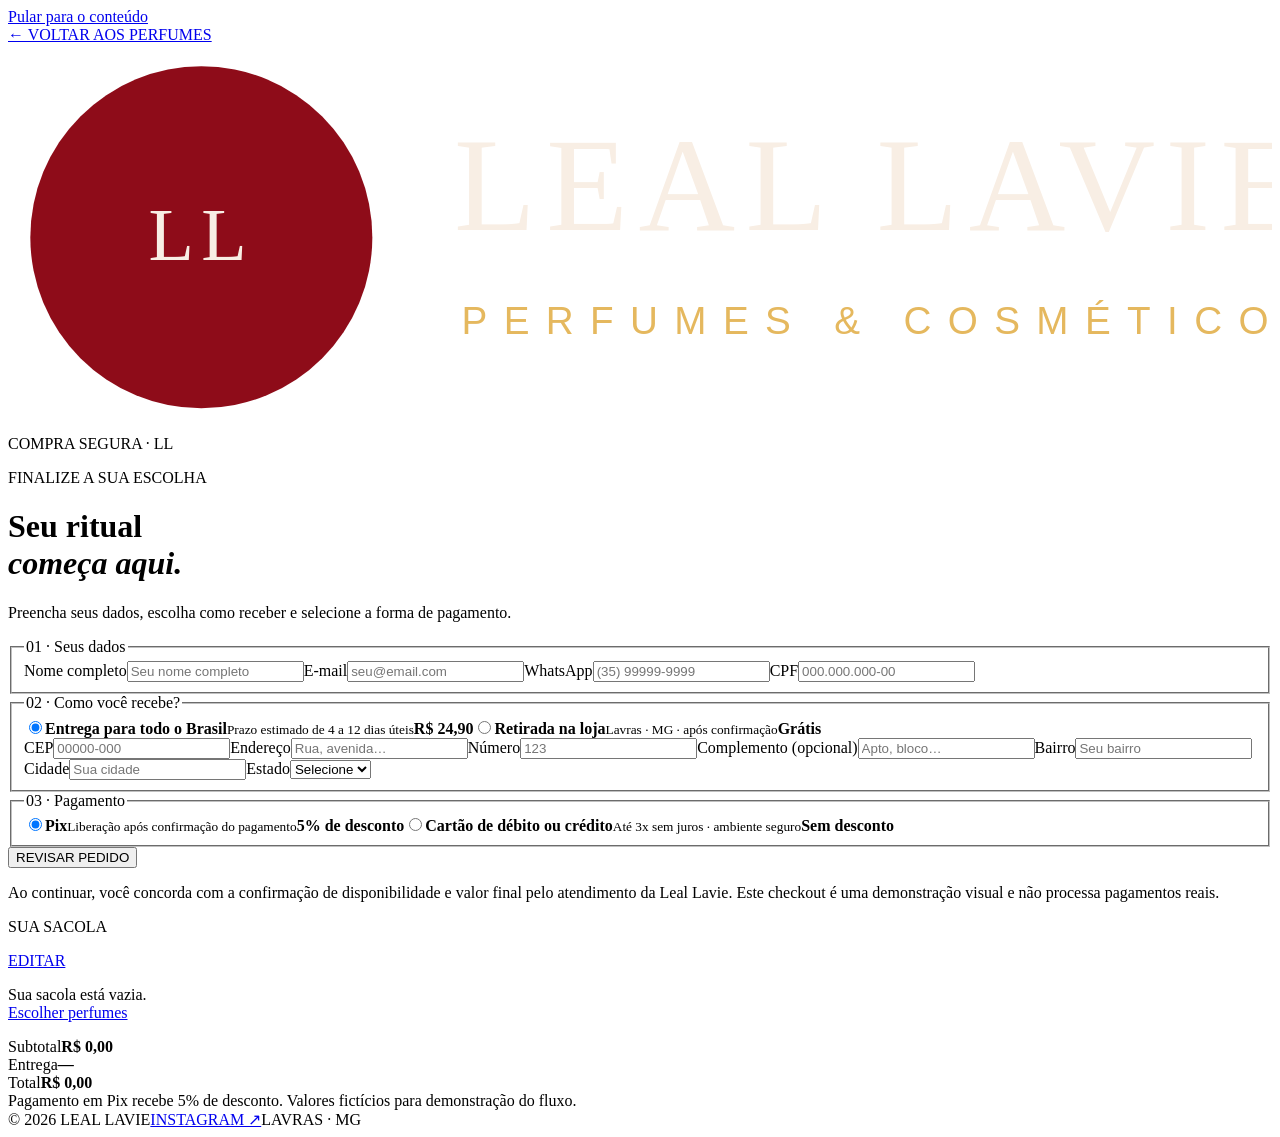
==== checkout.html @ 05347130 "Add checkout page" ====
<!doctype html>
<html lang="pt-BR">
  <head>
    <meta charset="UTF-8" />
    <meta name="viewport" content="width=device-width, initial-scale=1.0" />
    <meta name="theme-color" content="#8e0c19" />
    <meta name="description" content="Checkout demonstrativo Leal Lavie." />
    <title>Checkout — Leal Lavie</title>
    <link rel="preconnect" href="https://fonts.googleapis.com" />
    <link rel="preconnect" href="https://fonts.gstatic.com" crossorigin />
    <link href="https://fonts.googleapis.com/css2?family=DM+Sans:wght@400;500;600;700&family=Playfair+Display:wght@500;600;700&display=swap" rel="stylesheet" />
    <link rel="stylesheet" href="styles.css" />
  </head>
  <body class="checkout-page">
    <a class="skip-link" href="#conteudo">Pular para o conteúdo</a>
    <header class="site-header" id="topo"><a class="back-link" href="perfumes.html">← VOLTAR AOS PERFUMES</a><a class="brand" href="index.html" aria-label="Leal Lavie início"><svg class="brand-logo" viewBox="0 0 170 52" role="img" aria-label="Logo Leal Lavie"><circle cx="26" cy="26" r="23" fill="#8e0c19"/><text x="26" y="29" text-anchor="middle" fill="#f8eee4" font-family="Georgia, serif" font-size="10" letter-spacing="1">LL</text><text x="60" y="25" fill="#f8eee4" font-family="Georgia, serif" font-size="18" letter-spacing="1.4">LEAL LAVIE</text><text x="61" y="39" fill="#e5b85e" font-family="Arial, sans-serif" font-size="5.2" letter-spacing="2.2">PERFUMES &amp; COSMÉTICOS</text></svg></a><span class="checkout-lock">COMPRA SEGURA · <span>LL</span></span></header>
    <main id="conteudo" class="checkout-main section-frame"><div class="checkout-heading"><p class="eyebrow">FINALIZE A SUA ESCOLHA</p><h1>Seu ritual<br/><em>começa aqui.</em></h1><p>Preencha seus dados, escolha como receber e selecione a forma de pagamento.</p></div><div class="checkout-layout"><form class="checkout-form" data-checkout-form novalidate><fieldset><legend>01 · Seus dados</legend><div class="form-grid"><label class="field full">Nome completo<input name="fullName" type="text" autocomplete="name" required placeholder="Seu nome completo"/></label><label class="field">E-mail<input name="email" type="email" autocomplete="email" required placeholder="seu@email.com"/></label><label class="field">WhatsApp<input name="phone" type="tel" autocomplete="tel" inputmode="tel" required placeholder="(35) 99999-9999"/></label><label class="field">CPF<input name="cpf" type="text" inputmode="numeric" autocomplete="off" required placeholder="000.000.000-00"/></label></div></fieldset><fieldset><legend>02 · Como você recebe?</legend><div class="choice-grid"><label class="choice-card"><input type="radio" name="delivery" value="shipping" checked/><span><strong>Entrega para todo o Brasil</strong><small>Prazo estimado de 4 a 12 dias úteis</small><b>R$ 24,90</b></span></label><label class="choice-card"><input type="radio" name="delivery" value="pickup"/><span><strong>Retirada na loja</strong><small>Lavras · MG · após confirmação</small><b>Grátis</b></span></label></div><div class="form-grid address-fields" data-address-fields><label class="field">CEP<input name="zip" type="text" inputmode="numeric" autocomplete="postal-code" required placeholder="00000-000"/></label><label class="field street-field">Endereço<input name="street" type="text" autocomplete="street-address" required placeholder="Rua, avenida…"/></label><label class="field">Número<input name="number" type="text" autocomplete="address-line2" required placeholder="123"/></label><label class="field">Complemento <span>(opcional)</span><input name="complement" type="text" autocomplete="address-line2" placeholder="Apto, bloco…"/></label><label class="field">Bairro<input name="neighborhood" type="text" autocomplete="address-level3" required placeholder="Seu bairro"/></label><label class="field">Cidade<input name="city" type="text" autocomplete="address-level2" required placeholder="Sua cidade"/></label><label class="field">Estado<select name="state" autocomplete="address-level1" required><option value="">Selecione</option><option>MG</option><option>SP</option><option>RJ</option><option>ES</option><option>PR</option><option>SC</option><option>RS</option><option>BA</option><option>PE</option><option>GO</option><option>DF</option></select></label></div><div class="pickup-note" data-pickup-note hidden>Retirada disponível em Lavras, MG. A loja confirma o melhor horário pelo Instagram após o pedido.</div></fieldset><fieldset><legend>03 · Pagamento</legend><div class="choice-grid payment-grid"><label class="choice-card"><input type="radio" name="payment" value="pix" checked/><span><strong>Pix</strong><small>Liberação após confirmação do pagamento</small><b>5% de desconto</b></span></label><label class="choice-card"><input type="radio" name="payment" value="card"/><span><strong>Cartão de débito ou crédito</strong><small>Até 3x sem juros · ambiente seguro</small><b>Sem desconto</b></span></label></div><div class="card-fields" data-card-fields hidden><div class="form-grid"><label class="field full">Número do cartão<input name="cardNumber" type="text" inputmode="numeric" autocomplete="cc-number" placeholder="0000 0000 0000 0000"/></label><label class="field">Nome no cartão<input name="cardName" type="text" autocomplete="cc-name" placeholder="Como está no cartão"/></label><label class="field">Validade<input name="cardExpiry" type="text" inputmode="numeric" autocomplete="cc-exp" placeholder="MM/AA"/></label><label class="field">CVV<input name="cardCvv" type="text" inputmode="numeric" autocomplete="cc-csc" placeholder="123"/></label></div></div></fieldset><div class="checkout-error" data-checkout-error role="alert" aria-live="polite"></div><button class="checkout-submit" type="submit">REVISAR PEDIDO</button><p class="legal-note">Ao continuar, você concorda com a confirmação de disponibilidade e valor final pelo atendimento da Leal Lavie. Este checkout é uma demonstração visual e não processa pagamentos reais.</p></form><aside class="order-summary"><div class="summary-head"><p class="eyebrow">SUA SACOLA</p><a href="perfumes.html">EDITAR</a></div><div data-checkout-items><p class="summary-empty">Sua sacola está vazia.<br/><a href="perfumes.html">Escolher perfumes</a></p></div><div class="summary-lines"><div><span>Subtotal</span><strong data-checkout-subtotal>R$ 0,00</strong></div><div><span>Entrega</span><strong data-checkout-shipping>—</strong></div><div class="summary-total"><span>Total</span><strong data-checkout-total>R$ 0,00</strong></div></div><div class="summary-note">Pagamento em Pix recebe 5% de desconto. Valores fictícios para demonstração do fluxo.</div></aside></div><section class="checkout-success" data-checkout-success hidden><span class="success-symbol">✦</span><p class="eyebrow">PEDIDO RECEBIDO</p><h2>Obrigada por escolher<br/><em>Leal Lavie.</em></h2><p>Seu pedido foi montado com sucesso. A loja confirmará disponibilidade, valor final e pagamento pelo Instagram.</p><a class="checkout-submit inline-submit" href="https://www.instagram.com/leallavie/" target="_blank" rel="noreferrer">FALAR COM A LOJA</a><a class="ghost-link" href="index.html">VOLTAR À HOME</a></section></main>
    <footer class="mini-footer section-frame"><span>© 2026 LEAL LAVIE</span><a href="https://www.instagram.com/leallavie/" target="_blank" rel="noreferrer">INSTAGRAM ↗</a><span>LAVRAS · MG</span></footer>
    <script src="script.js"></script>
  </body>
</html>
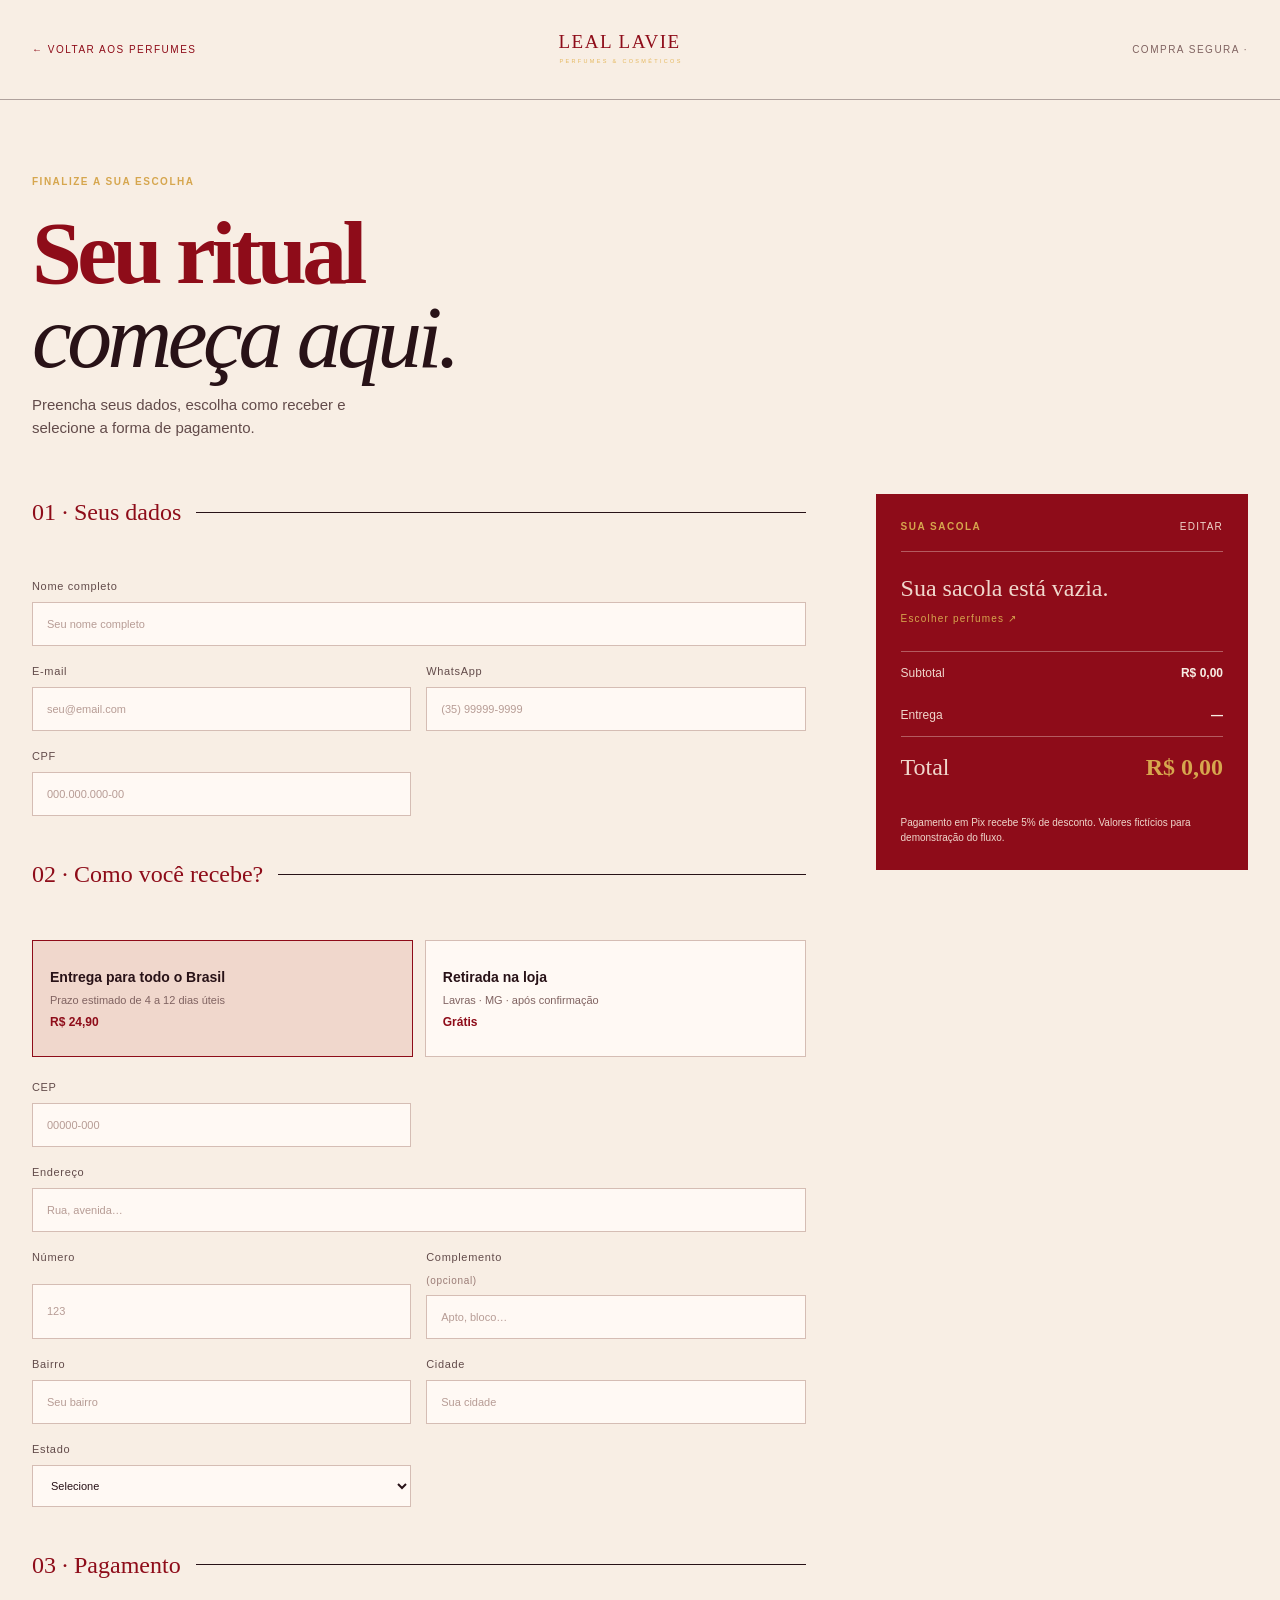
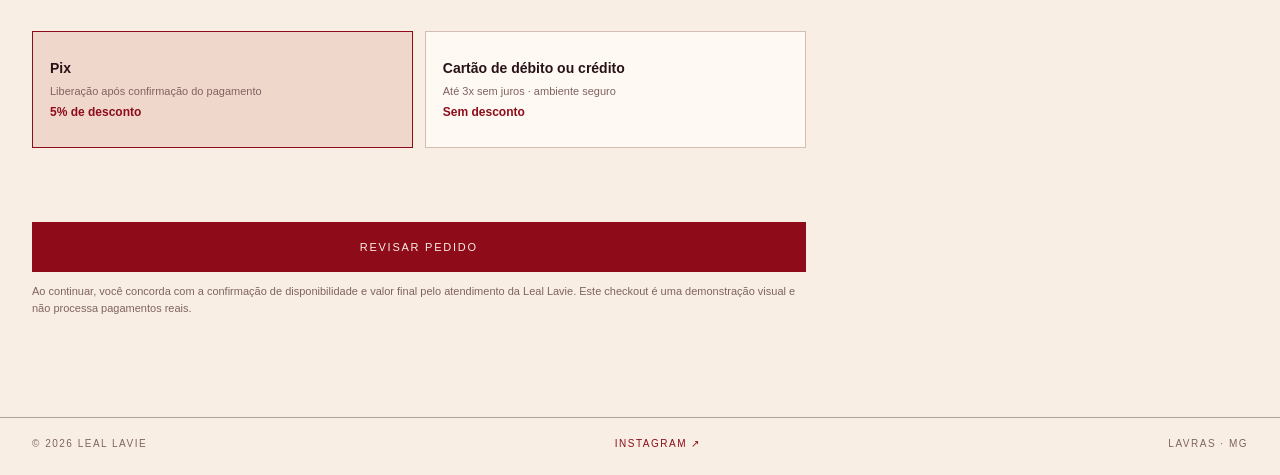
==== commit 0bd29d2b: "Remove footer image block and refresh stylesheet" ====
--- a/checkout.html
+++ b/checkout.html
@@ -9,7 +9,7 @@
     <link rel="preconnect" href="https://fonts.googleapis.com" />
     <link rel="preconnect" href="https://fonts.gstatic.com" crossorigin />
     <link href="https://fonts.googleapis.com/css2?family=DM+Sans:wght@400;500;600;700&family=Playfair+Display:wght@500;600;700&display=swap" rel="stylesheet" />
-    <link rel="stylesheet" href="styles.css" />
+    <link rel="stylesheet" href="styles.css?v=footer-clean-20261018" />
   </head>
   <body class="checkout-page">
     <a class="skip-link" href="#conteudo">Pular para o conteúdo</a>
--- a/styles.css
+++ b/styles.css
@@ -0,0 +1,391 @@
+:root {
+  --red: #8e0c19;
+  --red-dark: #570812;
+  --red-deep: #3e0610;
+  --cream: #f8eee4;
+  --cream-2: #f0d7cc;
+  --blush: #d88a87;
+  --ink: #281217;
+  --gold: #d6a64e;
+  --muted: #bfa09b;
+  --font-body: "DM Sans", sans-serif;
+  --font-display: "Playfair Display", Georgia, serif;
+  --page-max: 1440px;
+  --ease-out: cubic-bezier(0, .55, .25, 1);
+  --ease-emphasized: cubic-bezier(.2, .8, .2, 1);
+}
+
+* { box-sizing: border-box; }
+.hero-note, .hero-stamp { display: none !important; }
+html { scroll-behavior: smooth; scroll-padding-top: 110px; }
+body { margin: 0; overflow-x: hidden; background: var(--red); color: var(--cream); font-family: var(--font-body); font-size: 15px; line-height: 1.5; }
+body, button, input, select { -webkit-font-smoothing: antialiased; }
+button, input, select { font: inherit; }
+button, a { -webkit-tap-highlight-color: transparent; }
+a { color: inherit; text-decoration: none; }
+img { display: block; width: 100%; max-width: 100%; }
+button, select { cursor: pointer; }
+:focus-visible { outline: 2px solid var(--gold); outline-offset: 4px; }
+.skip-link { position: fixed; top: 10px; left: 10px; z-index: 30; background: var(--cream); color: var(--red); padding: 8px 12px; transform: translateY(-150%); transition: transform .2s; }
+.skip-link:focus { transform: translateY(0); }
+.sr-only { position: absolute; width: 1px; height: 1px; padding: 0; margin: -1px; overflow: hidden; clip: rect(0,0,0,0); white-space: nowrap; border: 0; }
+.section-frame { max-width: var(--page-max); margin: 0 auto; padding-left: 32px; padding-right: 32px; }
+.site-header { max-width: var(--page-max); min-height: 100px; margin: 0 auto; padding: 18px 32px; display: grid; grid-template-columns: 1fr auto 1fr; align-items: center; gap: 26px; border-bottom: 1px solid rgba(248,238,228,.38); position: relative; z-index: 4; }
+.desktop-nav, .header-actions { display: flex; align-items: center; gap: 24px; }
+.desktop-nav a, .text-action, .back-link, .checkout-lock, .catalog-meta, .eyebrow, .filter-button, .sort-control, .footer-bottom, .service-number, .catalog-hero-note, .catalog-search-row, .mini-footer { font-size: 10px; text-transform: uppercase; letter-spacing: .15em; }
+.desktop-nav a, .text-action, .back-link { color: var(--cream-2); transition: color .2s; }
+.desktop-nav a:hover, .desktop-nav a[aria-current="page"], .text-action:hover, .back-link:hover { color: var(--gold); }
+.header-actions { justify-content: flex-end; gap: 12px; }
+.icon-button, .text-action { border: 0; background: transparent; color: var(--cream); padding: 6px; }
+.header-actions .icon-button { width: 36px; height: 36px; display: grid; place-items: center; border: 1px solid rgba(214,166,78,.85); border-radius: 50%; padding: 0; }
+.icon-button svg { width: 19px; height: 19px; fill: none; stroke: currentColor; stroke-width: 1.8; stroke-linecap: round; stroke-linejoin: round; }
+.brand { display: block; width: 180px; justify-self: center; }
+.brand-logo, .footer-logo { display: block; width: 100%; height: auto; }
+.brand-logo circle, .brand-logo text:first-of-type, .footer-logo circle, .footer-logo text:first-of-type { display: none; }
+.brand-logo text:nth-of-type(2), .footer-logo text:nth-of-type(2) { transform: translateX(-52px); }
+.brand-logo text:nth-of-type(3), .footer-logo text:nth-of-type(3) { transform: translateX(-52px); }
+.mobile-menu-toggle, .mobile-menu { display: none; }
+
+.hero { display: grid; grid-template-columns: 42% 58%; min-height: 640px; padding-top: 28px; padding-bottom: 28px; }
+.hero-copy { display: flex; flex-direction: column; align-items: flex-start; justify-content: center; padding: 70px 70px 70px 0; }
+.eyebrow { margin: 0 0 22px; color: var(--gold); font-weight: 600; }
+.light-eyebrow { color: var(--gold); }
+h1, h2, blockquote { margin: 0; font-family: var(--font-display); font-weight: 600; line-height: .94; letter-spacing: -.05em; text-wrap: balance; }
+h1 { color: var(--cream); font-size: clamp(62px, 7.5vw, 116px); }
+h1 em, h2 em, blockquote em { color: var(--cream-2); font-style: italic; font-weight: 500; }
+.hero-description { max-width: 330px; margin: 30px 0; color: var(--cream-2); font-size: 14px; }
+.ghost-link { display: inline-flex; align-items: center; justify-content: center; min-height: 44px; border: 1px solid currentColor; padding: 12px 18px; color: var(--ink); font-size: 10px; letter-spacing: .16em; transition: color .2s, background .2s, border-color .2s, transform .2s; }
+.ghost-link:hover { color: var(--gold); background: rgba(214,166,78,.08); border-color: var(--gold); transform: translateY(-2px); }
+.light-link { color: var(--cream); }
+.hero-cta { min-width: 190px; }
+.hero-note { display: flex; align-items: center; gap: 12px; margin-top: auto; color: var(--gold); font-size: 9px; letter-spacing: .14em; }
+.note-line { width: 52px; height: 1px; background: var(--gold); }
+.hero-image-wrap { min-height: 580px; position: relative; overflow: hidden; background: var(--red-dark); }
+.hero-carousel { --pointer-x: 0px; --pointer-y: 0px; --glow-x: 50%; --glow-y: 50%; position: absolute; inset: 0; overflow: hidden; perspective: 900px; }
+.hero-slide { position: absolute; inset: 0; margin: 0; opacity: 0; transform: scale(1.035); transition: opacity .8s var(--ease-out), transform 5s var(--ease-emphasized); }
+.hero-slide.is-active { opacity: 1; transform: scale(1); }
+.hero-slide img { height: 100%; object-fit: cover; object-position: center; filter: saturate(.72) contrast(1.07); transform: translate3d(var(--pointer-x), var(--pointer-y), 0) scale(1.045); transition: transform .9s var(--ease-emphasized), filter .32s var(--ease-out); }
+.hero-carousel::before { content: ""; position: absolute; z-index: 1; inset: -18%; pointer-events: none; opacity: 0; background: radial-gradient(circle at var(--glow-x) var(--glow-y), rgba(248,238,228,.22), transparent 28%), radial-gradient(circle at 72% 18%, rgba(214,166,78,.12), transparent 32%); mix-blend-mode: screen; transition: opacity .32s var(--ease-out); }
+.hero-carousel.is-interactive::before { opacity: 1; }
+.hero-carousel-dots { position: absolute; z-index: 2; left: 50%; bottom: 22px; display: flex; gap: 7px; transform: translateX(-50%); }
+.hero-carousel-dots button { width: 26px; height: 3px; border: 0; padding: 0; background: rgba(248,238,228,.45); transition: background .2s, width .2s; }
+.hero-carousel-dots button.is-active { width: 44px; background: var(--gold); }
+.hero-image-wrap::after { content: ""; position: absolute; inset: 0; background: linear-gradient(90deg, rgba(62,6,16,.18), transparent 50%); pointer-events: none; }
+.hero-stamp { position: absolute; left: 24px; bottom: 26px; z-index: 1; display: flex; align-items: center; gap: 12px; color: var(--cream); }
+.hero-stamp span { display: grid; place-items: center; width: 52px; height: 52px; border: 1px solid var(--gold); border-radius: 50%; color: var(--gold); font-family: var(--font-display); font-size: 22px; }
+.hero-stamp small { font-size: 8px; letter-spacing: .16em; line-height: 1.4; }
+.side-label { position: absolute; z-index: 1; top: 28px; right: 16px; writing-mode: vertical-rl; color: var(--cream-2); font-size: 9px; letter-spacing: .16em; }
+
+.intro-band { padding-top: 90px; padding-bottom: 90px; background: var(--cream); color: var(--ink); }
+.intro-band .eyebrow, .featured-section .eyebrow, .catalog .eyebrow, .catalog-note .eyebrow, .footer .eyebrow { color: var(--red); }
+.intro-grid { display: grid; grid-template-columns: 1fr 1fr; align-items: end; gap: 80px; }
+.intro-grid h2, .section-heading h2, .catalog-topline h2, .catalog-note h2 { color: var(--red); font-size: clamp(46px, 5.5vw, 82px); }
+.intro-grid p, .catalog-intro { max-width: 380px; margin: 0 0 28px; color: #624b4a; }
+
+.editorial-grid { display: grid; grid-template-columns: 1.06fr .7fr .72fr; min-height: 620px; padding: 0; background: var(--red-deep); }
+.editorial-tile { --pointer-x: 0px; --pointer-y: 0px; --glow-x: 50%; --glow-y: 50%; min-height: 620px; position: relative; overflow: hidden; }
+.editorial-tile::after { content: ""; position: absolute; z-index: 1; inset: 0; pointer-events: none; opacity: 0; background: radial-gradient(circle at var(--glow-x) var(--glow-y), rgba(248,238,228,.18), transparent 34%); mix-blend-mode: screen; transition: opacity .32s var(--ease-out); }
+.editorial-tile.is-interactive::after { opacity: 1; }
+.editorial-tile img { height: 100%; object-fit: cover; transform: translate3d(var(--pointer-x), var(--pointer-y), 0) scale(1.025); transition: transform .72s var(--ease-emphasized), filter .32s var(--ease-out); }
+.editorial-tile.is-interactive img { transform: translate3d(var(--pointer-x), var(--pointer-y), 0) scale(1.06); }
+.tile-rose { background: var(--blush); }
+.tile-rose img { mix-blend-mode: multiply; opacity: .9; }
+.tile-index { position: absolute; z-index: 1; top: 24px; left: 24px; color: var(--red); font-size: 9px; letter-spacing: .16em; }
+.tile-caption { position: absolute; z-index: 1; bottom: 24px; left: 24px; display: grid; gap: 8px; color: var(--red); }
+.tile-caption span, .tile-footer { font-size: 9px; letter-spacing: .16em; }
+.tile-caption strong { font-family: var(--font-display); font-size: 34px; line-height: .95; letter-spacing: -.04em; }
+.tile-tall { background: #b79791; }
+.tile-tall img { filter: grayscale(.2) sepia(.2); }
+.vertical-label { position: absolute; top: 24px; right: 16px; writing-mode: vertical-rl; color: var(--cream); font-size: 9px; letter-spacing: .14em; }
+.tile-note { display: flex; flex-direction: column; justify-content: space-between; padding: 32px; background: var(--red); }
+.big-note { color: var(--cream); font-family: var(--font-display); font-size: clamp(42px, 4.6vw, 70px); line-height: .9; letter-spacing: -.06em; }
+.big-note em { color: var(--gold); font-style: italic; }
+
+.featured-section { padding-top: 100px; padding-bottom: 110px; background: var(--red); }
+.section-heading { display: flex; align-items: end; justify-content: space-between; gap: 30px; margin-bottom: 56px; }
+.section-heading h2 { color: var(--cream); }
+.section-heading h2 em { color: var(--cream-2); }
+.product-grid { display: grid; grid-template-columns: repeat(4, 1fr); gap: 18px 12px; }
+.product-card { min-width: 0; color: var(--cream); }
+.product-media { --pointer-x: 0px; --pointer-y: 0px; --glow-x: 50%; --glow-y: 50%; position: relative; overflow: hidden; aspect-ratio: .78; background: #d6c0b8; }
+.product-media::after { content: ""; position: absolute; z-index: 0; inset: 0; pointer-events: none; background: linear-gradient(180deg, rgba(248,238,228,.04), rgba(62,6,16,.14)), radial-gradient(circle at var(--glow-x) var(--glow-y), rgba(248,238,228,.16), transparent 40%); mix-blend-mode: multiply; opacity: .72; transition: opacity .32s var(--ease-out); }
+.product-media.is-interactive::after { opacity: .96; }
+.product-media img { position: relative; z-index: 0; height: 100%; object-fit: cover; object-position: center 48%; filter: saturate(.82) contrast(1.04); transform: translate3d(var(--pointer-x), var(--pointer-y), 0) scale(1.025); transition: transform .55s var(--ease-emphasized), filter .3s var(--ease-out); }
+.product-media.is-interactive img, .product-card:hover .product-media img { transform: translate3d(var(--pointer-x), var(--pointer-y), 0) scale(1.045); }
+.product-category { position: absolute; top: 12px; left: 12px; z-index: 2; color: var(--red); font-size: 9px; letter-spacing: .14em; }
+.favorite-button { position: absolute; top: 5px; right: 10px; z-index: 2; border: 0; background: transparent; color: var(--red); font-size: 24px; }
+.product-info { display: grid; gap: 5px; padding: 14px 0 5px; }
+.product-info h3 { margin: 0; color: var(--cream); font-family: var(--font-display); font-size: 21px; line-height: 1.04; font-weight: 600; }
+.product-meta { display: flex; justify-content: space-between; gap: 10px; color: var(--cream-2); font-size: 10px; }
+.product-price { color: var(--gold); font-weight: 600; white-space: nowrap; }
+.add-product { justify-self: start; margin-top: 6px; border: 0; border-bottom: 1px solid var(--gold); background: transparent; padding: 0 0 3px; color: var(--gold); font-size: 9px; letter-spacing: .14em; }
+.add-product:hover { color: var(--cream); border-color: var(--cream); }
+
+.quote-band { padding-top: 110px; padding-bottom: 110px; background: var(--red-dark); position: relative; }
+.quote-mark { position: absolute; top: 48px; right: 32px; color: var(--gold); font-family: var(--font-display); font-size: 100px; line-height: .4; }
+blockquote { max-width: 900px; color: var(--cream); font-size: clamp(44px, 6vw, 88px); }
+.quote-signature { display: block; margin-top: 36px; color: var(--gold); font-size: 10px; letter-spacing: .2em; }
+.service-grid { display: grid; grid-template-columns: repeat(3, 1fr); gap: 1px; background: var(--red-deep); padding-top: 1px; padding-bottom: 1px; }
+.service-card { min-height: 320px; display: flex; flex-direction: column; align-items: flex-start; padding: 30px; background: var(--cream); color: var(--ink); }
+.service-card strong { margin-top: auto; font-family: var(--font-display); font-size: 28px; line-height: 1; }
+.service-card p { max-width: 260px; margin-bottom: 24px; color: #624b4a; font-size: 13px; }
+.service-number { color: var(--red); }
+.dark-card { background: var(--red); color: var(--cream); }
+.dark-card .service-number, .dark-card p { color: var(--cream-2); }
+
+.footer { display: grid; grid-template-columns: 1.2fr .8fr 1fr 1.4fr; gap: 42px 30px; padding-top: 70px; padding-bottom: 25px; background: var(--cream); color: var(--ink); }
+.footer-brand .footer-logo { width: 180px; }
+.footer-brand p, .footer-newsletter p:not(.eyebrow) { color: #624b4a; font-size: 13px; }
+.footer-column { display: flex; flex-direction: column; align-items: flex-start; gap: 9px; font-size: 13px; }
+.footer-column a:hover { color: var(--red); }
+.footer-column span { color: #806361; }
+.footer-newsletter form { display: flex; width: 100%; max-width: 310px; border-bottom: 1px solid var(--ink); }
+.footer-newsletter input { flex: 1; min-width: 0; border: 0; outline: 0; background: transparent; padding: 10px 0; color: var(--ink); }
+.footer-newsletter button { border: 0; background: transparent; color: var(--red); font-size: 20px; }
+.form-feedback { display: block; min-height: 20px; margin-top: 8px; color: var(--red); font-size: 11px; }
+.footer-bottom { grid-column: 1 / -1; display: flex; justify-content: space-between; border-top: 1px solid rgba(40,18,23,.5); padding-top: 18px; color: #806361; }
+.footer-bottom a { color: var(--red); }
+
+.catalog-page { background: var(--red); }
+.catalog-hero { display: flex; justify-content: space-between; align-items: end; gap: 40px; min-height: 380px; padding-top: 70px; padding-bottom: 78px; background: var(--red); }
+.catalog-hero h1 { font-size: clamp(60px, 7vw, 110px); }
+.catalog-hero-note { display: grid; gap: 12px; min-width: 230px; color: var(--cream-2); line-height: 1.5; }
+.catalog-hero-note .ghost-link { margin-top: 16px; width: max-content; }
+.catalog { background: #edc0ba; color: var(--ink); padding-top: 92px; padding-bottom: 100px; }
+.catalog-topline { display: flex; align-items: end; justify-content: space-between; gap: 40px; margin-bottom: 55px; }
+.catalog-topline h2 { color: var(--red); }
+.catalog-toolbar { display: flex; justify-content: space-between; align-items: center; gap: 20px; border-top: 1px solid var(--ink); border-bottom: 1px solid var(--ink); padding: 14px 0; }
+.filter-list { display: flex; flex-wrap: wrap; gap: 16px 24px; }
+.filter-button { position: relative; border: 0; background: transparent; padding: 5px 0; color: #836966; }
+.filter-button::after { content: ""; position: absolute; left: 0; right: 100%; bottom: 0; height: 1px; background: var(--red); transition: right .2s; }
+.filter-button.active { color: var(--red); }
+.filter-button.active::after { right: 0; }
+.catalog-selects { display: flex; align-items: center; gap: 18px; }
+.sort-control { display: flex; align-items: center; gap: 9px; color: var(--red); white-space: nowrap; }
+.sort-control select { border: 0; outline: 0; background: #edc0ba; color: var(--ink); text-transform: uppercase; font-size: 10px; letter-spacing: .12em; }
+.catalog-search-row { display: flex; align-items: center; justify-content: space-between; gap: 20px; padding: 22px 0; color: var(--red); }
+.catalog-search-row input { width: min(390px, 60%); border: 0; border-bottom: 1px solid var(--ink); outline: 0; background: transparent; padding: 8px 0; color: var(--ink); }
+.catalog-search-row input::placeholder { color: #b0928c; }
+.catalog-search-row strong { font-variant-numeric: tabular-nums; }
+.catalog-page .product-card { color: var(--ink); }
+.catalog-page .product-info h3 { color: var(--ink); }
+.catalog-page .product-meta { color: #836966; }
+.catalog-page .product-price { color: var(--red); }
+.catalog-page .add-product { color: var(--red); border-color: var(--red); }
+.catalog-page .product-grid { grid-template-columns: repeat(4, 1fr); }
+.empty-state { padding: 70px 0; text-align: center; color: #836966; }
+.empty-state .ghost-link { margin-left: 8px; border: 0; background: transparent; color: var(--red); }
+.catalog-note { padding-top: 78px; padding-bottom: 85px; background: var(--cream-2); color: var(--ink); }
+.catalog-note-grid { display: grid; grid-template-columns: 1fr 1fr; gap: 80px; align-items: end; }
+.catalog-note-grid p { max-width: 390px; margin: 0; color: #624b4a; }
+
+.checkout-page { background: var(--cream); color: var(--ink); }
+.checkout-page .site-header { border-color: rgba(40,18,23,.35); }
+.checkout-page .brand-logo text:nth-of-type(2) { fill: var(--red); }
+.back-link { color: var(--red); }
+.checkout-lock { justify-self: end; color: #806361; }
+.checkout-lock span { display: none; }
+.checkout-main { padding-top: 74px; padding-bottom: 90px; }
+.checkout-heading { max-width: 700px; margin-bottom: 55px; }
+.checkout-heading h1 { color: var(--red); font-size: clamp(58px, 7vw, 104px); }
+.checkout-heading h1 em { color: var(--ink); }
+.checkout-heading > p:last-child { max-width: 360px; color: #624b4a; }
+.checkout-layout { display: grid; grid-template-columns: minmax(0, 1.35fr) minmax(300px, .65fr); gap: 70px; align-items: start; }
+.checkout-form fieldset { border: 0; border-top: 1px solid var(--ink); margin: 0; padding: 26px 0 40px; }
+.checkout-form legend { padding: 0 15px 0 0; color: var(--red); font-family: var(--font-display); font-size: 24px; }
+.form-grid { display: grid; grid-template-columns: repeat(2, 1fr); gap: 17px 15px; margin-top: 22px; }
+.field { display: grid; gap: 7px; color: #624b4a; font-size: 11px; letter-spacing: .06em; }
+.field span { color: #9a7c76; font-size: 10px; }
+.field input, .field select { width: 100%; border: 1px solid #d5bdb4; border-radius: 0; background: #fff9f4; outline: 0; padding: 13px 14px; color: var(--ink); }
+.field input:focus, .field select:focus { border-color: var(--red); }
+.field input::placeholder { color: #b79c95; }
+.field.full, .street-field { grid-column: 1 / -1; }
+.choice-grid { display: grid; grid-template-columns: repeat(2, 1fr); gap: 12px; margin-top: 22px; }
+.choice-card { display: block; cursor: pointer; }
+.choice-card input { position: absolute; opacity: 0; }
+.choice-card span { min-height: 117px; display: grid; gap: 4px; align-content: center; position: relative; border: 1px solid #d5bdb4; background: #fff9f4; padding: 17px; transition: border-color .2s, background .2s; }
+.choice-card input:checked + span { border-color: var(--red); background: var(--cream-2); }
+.choice-card input:focus-visible + span { outline: 2px solid var(--gold); outline-offset: 3px; }
+.choice-card strong { color: var(--ink); font-size: 14px; }
+.choice-card small { color: #806361; font-size: 11px; }
+.choice-card b { color: var(--red); font-size: 12px; }
+.address-fields { transition: opacity .2s; }
+.address-fields[hidden], .pickup-note[hidden], .card-fields[hidden] { display: none !important; }
+.pickup-note { margin-top: 18px; border-left: 2px solid var(--gold); padding: 10px 14px; background: var(--cream-2); color: #624b4a; font-size: 12px; }
+.card-fields { margin-top: 22px; }
+.checkout-error { min-height: 22px; margin: 0 0 12px; color: var(--red); font-size: 12px; }
+.checkout-submit { width: 100%; border: 0; background: var(--red); color: var(--cream); padding: 17px 20px; font-size: 11px; letter-spacing: .16em; transition: background .2s; }
+.checkout-submit:hover { background: var(--red-dark); }
+.checkout-submit span { margin-left: 8px; color: var(--gold); }
+.legal-note { color: #806361; font-size: 11px; }
+.order-summary { position: sticky; top: 24px; background: var(--red); color: var(--cream); padding: 25px; }
+.summary-head { display: flex; justify-content: space-between; border-bottom: 1px solid rgba(248,238,228,.35); padding-bottom: 17px; }
+.summary-head .eyebrow { color: var(--gold); margin: 0; }
+.summary-head a { color: var(--cream-2); font-size: 10px; letter-spacing: .12em; }
+.summary-item { display: grid; grid-template-columns: 58px 1fr auto; gap: 12px; align-items: center; padding: 15px 0; border-bottom: 1px solid rgba(248,238,228,.18); }
+.summary-item img { aspect-ratio: .8; object-fit: cover; }
+.summary-item strong { display: block; font-family: var(--font-display); font-size: 18px; line-height: 1; }
+.summary-item small { display: block; margin-top: 5px; color: var(--cream-2); font-size: 10px; }
+.summary-item b { color: var(--gold); font-size: 12px; white-space: nowrap; }
+.summary-empty { color: var(--cream-2); font-family: var(--font-display); font-size: 24px; line-height: 1.05; }
+.summary-empty a { color: var(--gold); font-family: var(--font-body); font-size: 10px; letter-spacing: .12em; }
+.summary-lines { margin-top: 20px; border-top: 1px solid rgba(248,238,228,.35); }
+.summary-lines > div { display: flex; justify-content: space-between; gap: 15px; padding: 12px 0; color: var(--cream-2); font-size: 12px; }
+.summary-lines strong { color: var(--cream); }
+.summary-total { border-top: 1px solid rgba(248,238,228,.35); font-family: var(--font-display); font-size: 24px !important; }
+.summary-total strong { color: var(--gold); }
+.summary-note { margin-top: 18px; color: var(--cream-2); font-size: 10px; }
+.checkout-success { max-width: 700px; padding: 75px 0; border-top: 1px solid var(--ink); }
+.success-symbol { color: var(--gold); font-size: 28px; }
+.checkout-success h2 { color: var(--red); font-size: clamp(45px, 6vw, 82px); }
+.checkout-success h2 em { color: var(--ink); }
+.checkout-success p:not(.eyebrow) { max-width: 370px; color: #624b4a; }
+.inline-submit { width: max-content; margin: 22px 0; display: inline-block; text-align: center; }
+.mini-footer { display: flex; justify-content: space-between; border-top: 1px solid rgba(40,18,23,.35); padding-top: 18px; padding-bottom: 24px; color: #806361; }
+.mini-footer a { color: var(--red); }
+
+.drawer-backdrop { position: fixed; inset: 0; z-index: 8; background: rgba(40,18,23,.55); opacity: 0; visibility: hidden; transition: opacity .25s, visibility .25s; }
+.drawer { position: fixed; z-index: 9; top: 0; right: 0; bottom: 0; width: min(460px, 100vw); display: flex; flex-direction: column; background: var(--cream); color: var(--ink); transform: translateX(100%); transition: transform .32s cubic-bezier(.4,0,.2,1); overscroll-behavior: contain; }
+.drawer.is-open { transform: translateX(0); }
+.drawer-backdrop.is-open { opacity: 1; visibility: visible; }
+.drawer-head { display: flex; justify-content: space-between; border-bottom: 1px solid var(--ink); padding: 22px 24px; color: var(--red); font-size: 10px; letter-spacing: .18em; }
+.close-button { border: 0; background: transparent; color: inherit; font-size: 25px; line-height: .7; }
+.drawer-body { flex: 1; overflow: auto; padding: 24px; }
+.drawer-empty { color: #806361; font-family: var(--font-display); font-size: 26px; line-height: 1.05; }
+.drawer-item { display: grid; grid-template-columns: 68px 1fr auto; gap: 12px; align-items: center; border-bottom: 1px solid var(--cream-2); padding: 12px 0; }
+.drawer-item img { aspect-ratio: .8; object-fit: cover; background: var(--cream-2); }
+.drawer-item strong { display: block; font-family: var(--font-display); font-size: 17px; line-height: 1; }
+.drawer-item small { display: block; margin-top: 5px; color: #806361; font-size: 10px; }
+.drawer-item button { border: 0; background: transparent; color: var(--red); font-size: 18px; }
+.drawer-footer { border-top: 1px solid var(--ink); padding: 24px; }
+.drawer-total { display: flex; justify-content: space-between; align-items: baseline; margin-bottom: 18px; font-size: 10px; letter-spacing: .13em; }
+.drawer-total strong { color: var(--red); font-family: var(--font-display); font-size: 24px; letter-spacing: 0; }
+.drawer-cta { display: block; padding: 14px; background: var(--red); color: var(--cream); text-align: center; font-size: 10px; letter-spacing: .14em; }
+.drawer-footer small { display: block; margin-top: 12px; color: #806361; font-size: 10px; }
+.toast { position: fixed; z-index: 20; left: 50%; bottom: 25px; padding: 12px 18px; background: var(--cream); color: var(--red); font-size: 11px; letter-spacing: .08em; opacity: 0; pointer-events: none; transform: translate(-50%, 20px); transition: opacity .25s, transform .25s; }
+.toast.is-visible { opacity: 1; transform: translate(-50%, 0); }
+
+@media (prefers-reduced-motion: reduce) { *, *::before, *::after { scroll-behavior: auto !important; transition-duration: .01ms !important; animation-duration: .01ms !important; animation-iteration-count: 1 !important; } .hero-slide img, .editorial-tile img, .product-media img { transform: none !important; } .hero-carousel::before, .editorial-tile::after { display: none; } }
+@media (max-width: 900px) {
+  .site-header { grid-template-columns: auto 1fr auto; min-height: 84px; padding: 14px 20px; }
+  .desktop-nav { display: none; }
+  .mobile-menu-toggle { display: flex; flex-direction: column; gap: 5px; width: 24px; }
+  .mobile-menu-toggle span { display: block; width: 18px; height: 1px; background: currentColor; }
+  .mobile-menu { display: none; gap: 12px; padding: 0 20px 18px; border-bottom: 1px solid rgba(248,238,228,.35); background: var(--red); }
+  .mobile-menu.is-open { display: grid; }
+  .mobile-menu a { font-size: 11px; letter-spacing: .14em; }
+  .header-actions .text-action { display: none; }
+  .section-frame { padding-left: 20px; padding-right: 20px; }
+  .hero { grid-template-columns: 1fr; padding-top: 0; padding-bottom: 0; }
+  .hero-copy { min-height: 500px; padding: 65px 20px 32px; }
+  .hero-image-wrap { min-height: 500px; }
+  .intro-grid, .catalog-note-grid { gap: 35px; }
+  .editorial-grid { grid-template-columns: 1fr 1fr; }
+  .editorial-tile { min-height: 430px; }
+  .tile-note { grid-column: span 2; min-height: 300px; }
+  .product-grid, .catalog-page .product-grid { grid-template-columns: repeat(2, 1fr); }
+  .footer { grid-template-columns: 1fr 1fr; gap: 38px 22px; }
+  .footer-brand, .footer-newsletter { grid-column: span 2; }
+  .catalog-hero, .catalog-topline { display: block; }
+  .catalog-hero-note { margin-top: 40px; }
+  .catalog-intro { margin-top: 25px; }
+  .checkout-layout { grid-template-columns: 1fr; gap: 35px; }
+  .order-summary { position: static; grid-row: 1; }
+}
+@media (max-width: 560px) {
+  .brand { width: 150px; }
+  .hero-copy { min-height: 450px; padding-top: 52px; }
+  h1 { font-size: clamp(58px, 18vw, 92px); }
+  .intro-band, .featured-section, .catalog { padding-top: 68px; padding-bottom: 72px; }
+  .intro-grid, .catalog-note-grid { display: block; }
+  .intro-grid > div, .catalog-note-grid p { margin-top: 30px; }
+  .editorial-grid { grid-template-columns: 1fr; }
+  .editorial-tile { min-height: 430px; }
+  .tile-note { grid-column: span 1; min-height: 290px; }
+  .section-heading { display: block; }
+  .section-heading > .ghost-link { margin-top: 25px; }
+  .catalog-toolbar { align-items: flex-start; flex-direction: column; }
+  .filter-list { gap: 10px 15px; }
+  .catalog-selects { width: 100%; justify-content: space-between; flex-wrap: wrap; }
+  .sort-control { align-self: flex-end; }
+  .catalog-search-row { align-items: flex-start; flex-direction: column; }
+  .catalog-search-row input { width: 100%; }
+  .footer { display: grid; grid-template-columns: 1fr 1fr; }
+  .footer-bottom, .mini-footer { display: grid; gap: 12px; }
+  .form-grid, .choice-grid { grid-template-columns: 1fr; }
+  .field.full, .street-field { grid-column: auto; }
+  .checkout-main { padding-top: 50px; }
+  .checkout-lock { display: none; }
+  .back-link { font-size: 9px; }
+}
+
+/* Footer 13 direction: panoramic editorial image + dark navigation field. */
+footer.footer13 {
+  --footer-bg: #100b0d;
+  display: grid !important;
+  grid-template-columns: repeat(4, minmax(0, 1fr)) minmax(230px, 1.35fr) !important;
+  gap: 0 24px !important;
+  max-width: none;
+  padding: 0 32px 20px !important;
+  background: var(--footer-bg) !important;
+  color: var(--cream) !important;
+}
+footer.footer13 .footer-brand {
+  grid-column: 1 / -1;
+  display: flex;
+  align-items: center;
+  justify-content: space-between;
+  gap: 24px;
+  min-height: 90px;
+  padding: 26px 0 22px;
+  border-bottom: 1px solid rgba(248,238,228,.1);
+}
+footer.footer13 .footer-logo { width: 190px; }
+footer.footer13 .footer-logo text:nth-of-type(2) { fill: var(--cream) !important; }
+footer.footer13 .footer-logo text:nth-of-type(3) { fill: var(--gold) !important; }
+footer.footer13 .footer-brand p { margin: 0; color: rgba(248,238,228,.62); font-size: 13px; text-align: right; }
+footer.footer13 .footer-column,
+footer.footer13 .footer-newsletter {
+  align-items: flex-start;
+  min-width: 0;
+  padding: 34px 0 28px;
+}
+footer.footer13 .footer-column { display: flex; flex-direction: column; gap: 11px; font-size: 13px; }
+footer.footer13 .footer-column .eyebrow,
+footer.footer13 .footer-newsletter .eyebrow { margin: 0 0 5px; color: var(--cream) !important; font-size: 10px; letter-spacing: .12em; }
+footer.footer13 .footer-column a { color: rgba(248,238,228,.56); transition: color .2s, transform .2s; }
+footer.footer13 .footer-column a:hover { color: var(--cream); transform: translateX(3px); }
+footer.footer13 .footer-column span { color: rgba(248,238,228,.42); }
+footer.footer13 .footer-newsletter { grid-column: 5; }
+footer.footer13 .footer-newsletter > p:not(.eyebrow) { margin: 0 0 16px; color: rgba(248,238,228,.72); font-size: 13px; line-height: 1.55; }
+footer.footer13 .footer-newsletter form { display: flex; width: 100%; max-width: 360px; gap: 8px; border: 0; }
+footer.footer13 .footer-newsletter input { min-width: 0; height: 42px; border: 0; background: var(--cream); padding: 0 12px; color: var(--ink); }
+footer.footer13 .footer-newsletter input::placeholder { color: #927d78; }
+footer.footer13 .footer-newsletter button { display: inline-flex; align-items: center; justify-content: center; height: 42px; min-width: 86px; border: 0; background: var(--red); color: var(--cream); font-size: 0; font-weight: 700; letter-spacing: .1em; text-transform: uppercase; transition: background .2s, transform .2s; }
+footer.footer13 .footer-newsletter button::after { content: "→"; margin-left: 7px; font-size: 15px; }
+footer.footer13 .footer-newsletter button:hover { background: var(--red-dark); transform: translateY(-1px); }
+footer.footer13 .form-feedback { color: var(--gold); }
+footer.footer13 .footer-bottom { grid-column: 1 / -1; display: flex; align-items: center; justify-content: space-between; gap: 18px; min-width: 0; border-top: 1px solid rgba(248,238,228,.1); padding: 18px 0 0; color: rgba(248,238,228,.44); }
+footer.footer13 .footer-bottom a { color: var(--gold); }
+footer.footer13 .footer-socials { display: flex; align-items: center; gap: 4px; margin-left: auto; }
+footer.footer13 .footer-socials a { display: grid; place-items: center; width: 34px; height: 34px; border: 1px solid rgba(248,238,228,.16); border-radius: 50%; color: rgba(248,238,228,.68); font-size: 9px; letter-spacing: .04em; transition: border-color .2s, color .2s, transform .2s; }
+footer.footer13 .footer-socials a:hover { border-color: var(--gold); color: var(--gold); transform: translateY(-2px); }
+@media (max-width: 900px) {
+  footer.footer13 { grid-template-columns: repeat(2, minmax(0, 1fr)) !important; gap: 0 22px !important; }
+  footer.footer13 .footer-newsletter { grid-column: 1 / -1; }
+  footer.footer13 .footer-brand { align-items: flex-start; flex-direction: column; }
+  footer.footer13 .footer-brand p { text-align: left; }
+}
+@media (max-width: 560px) {
+  footer.footer13 { grid-template-columns: 1fr 1fr !important; padding-left: 20px !important; padding-right: 20px !important; }
+  footer.footer13 .footer-logo { width: 165px; }
+  footer.footer13 .footer-column, footer.footer13 .footer-newsletter { padding-top: 28px; }
+  footer.footer13 .footer-newsletter form { max-width: none; }
+  footer.footer13 .footer-newsletter input { width: 100%; }
+  footer.footer13 .footer-bottom { display: grid; grid-template-columns: 1fr auto; align-items: start; gap: 12px 16px; }
+  footer.footer13 .footer-bottom > a { grid-column: 1; grid-row: 2; }
+  footer.footer13 .footer-socials { grid-column: 2; grid-row: 1 / span 2; margin-left: 0; }
+  footer.footer13 .footer-bottom > :last-child { grid-column: 1; grid-row: 3; }
+}
+
+
